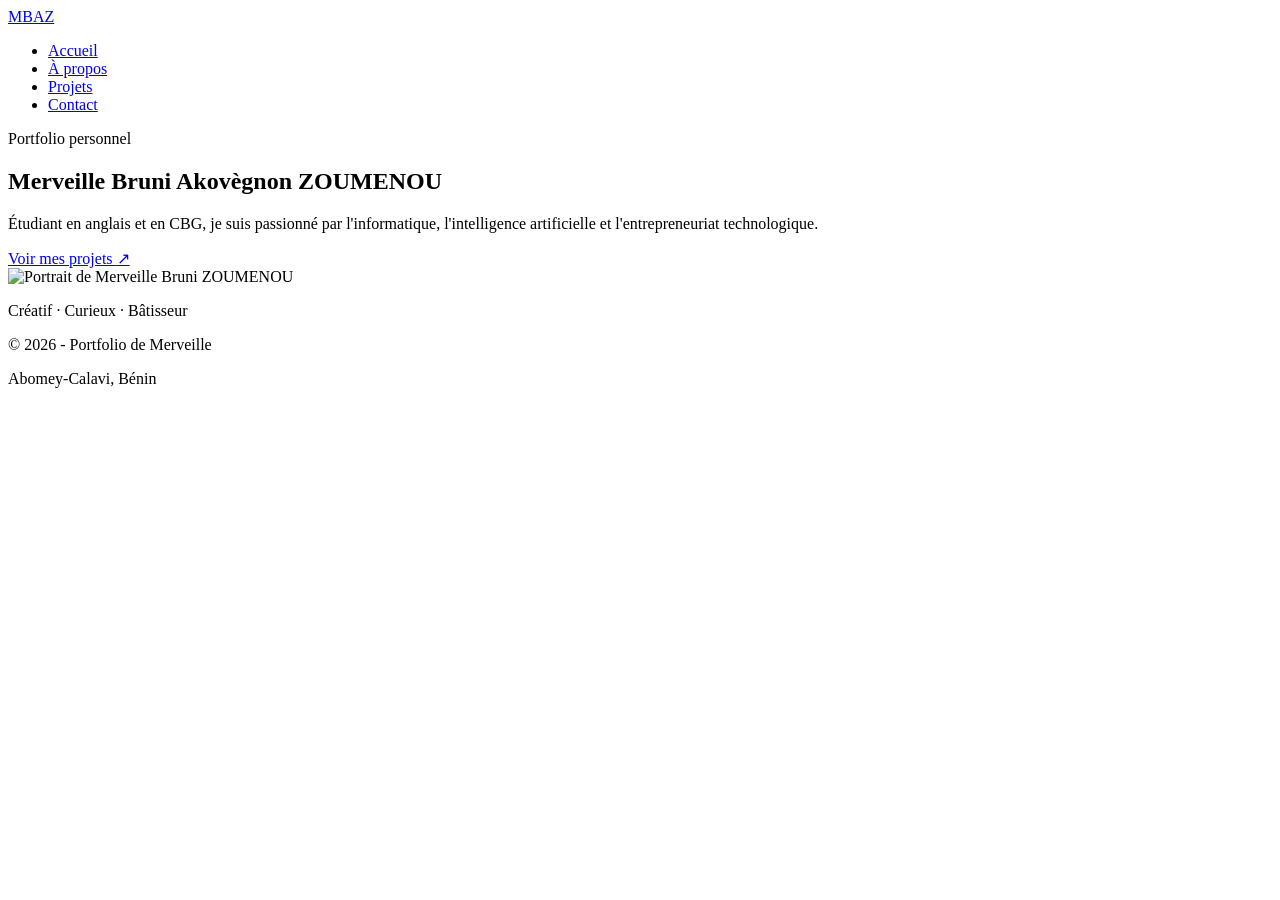
==== index.html @ dcad0ba0 "Add files via upload" ====
<!DOCTYPE html>
<html lang="fr">
<head>
    <meta charset="UTF-8">
    <meta name="viewport" content="width=device-width, initial-scale=1.0">
    <meta name="description" content="Portfolio de Merveille Bruni Akovègnon ZOUMENOU">
    <title>Accueil - Portfolio de Merveille</title>
    <link rel="stylesheet" href="../CSS/style.css">
</head>
<body>
    <header class="site-header">
        <nav class="navigation" aria-label="Navigation principale">
            <a class="logo" href="index.html">MBAZ</a>
            <ul class="nav-links">
                <li><a class="active" href="index.html" aria-current="page">Accueil</a></li>
                <li><a href="about.html">À propos</a></li>
                <li><a href="projects.html">Projets</a></li>
                <li><a href="contact.html">Contact</a></li>
            </ul>
        </nav>
    </header>

    <main>
        <section class="hero" aria-labelledby="hero-title">
            <div class="hero-copy">
                <p class="eyebrow">Portfolio personnel</p>
                <h1 id="hero-title">Merveille Bruni <span>Akovègnon ZOUMENOU</span></h1>
                <p class="intro">
                    Étudiant en anglais et en CBG, je suis passionné par l'informatique,
                    l'intelligence artificielle et l'entrepreneuriat technologique.
                </p>
                <a href="projects.html" class="button">Voir mes projets <span aria-hidden="true">↗</span></a>
            </div>
            <div class="portrait-frame">
                <img src="../Images/profile.jpg" alt="Portrait de Merveille Bruni ZOUMENOU">
                <p class="portrait-caption">Créatif · Curieux · Bâtisseur</p>
            </div>
        </section>
    </main>

    <footer class="site-footer">
        <p>© 2026 - Portfolio de Merveille</p>
        <p>Abomey-Calavi, Bénin</p>
    </footer>
</body>
</html>
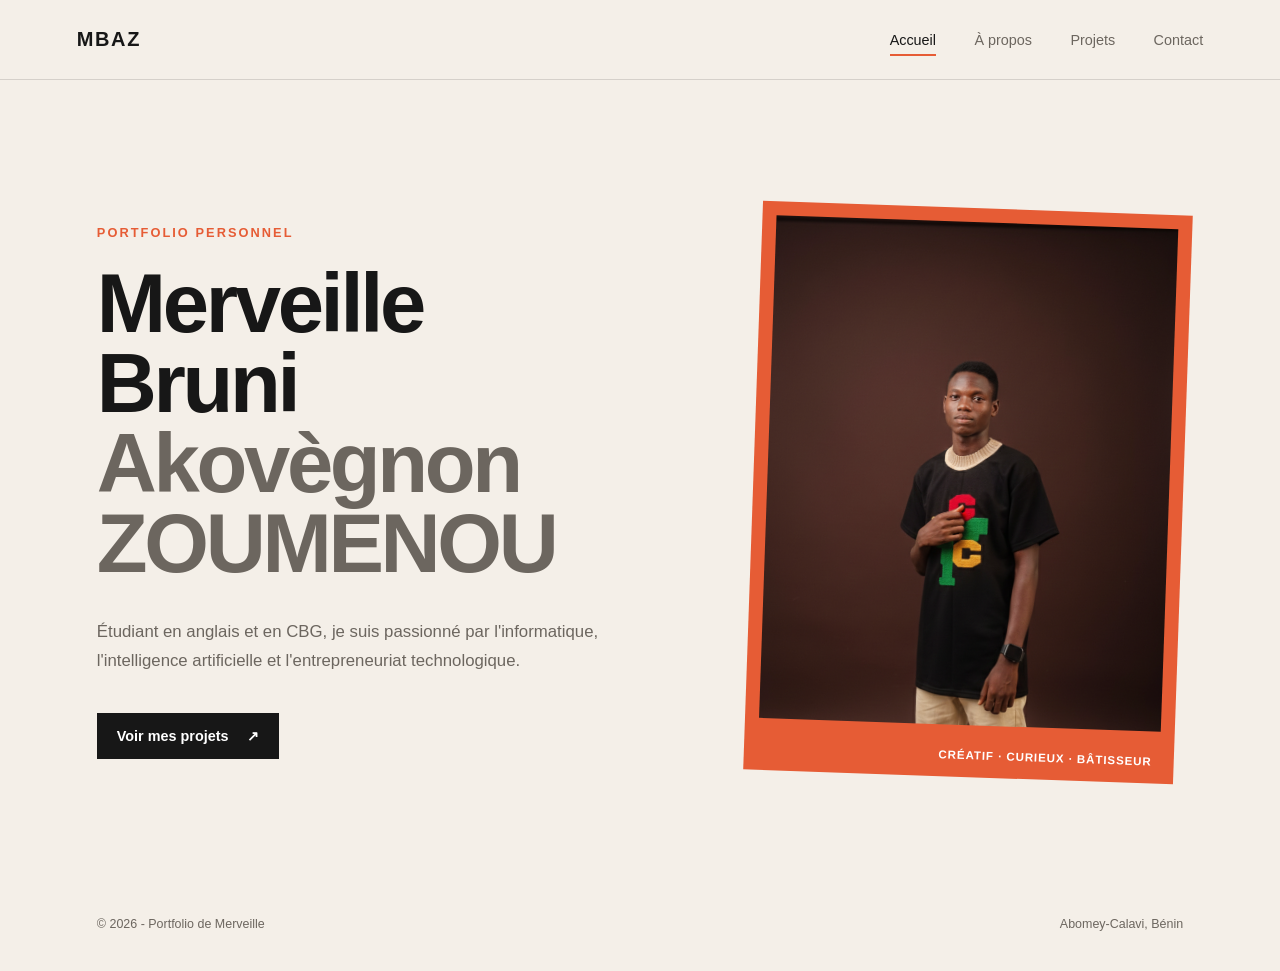
==== commit d80c9adc: "Fix broken asset paths and improve form validation robustness in the portfolio site." ====
--- a/index.html
+++ b/index.html
@@ -1,46 +1,46 @@
-<!DOCTYPE html>
-<html lang="fr">
-<head>
-    <meta charset="UTF-8">
-    <meta name="viewport" content="width=device-width, initial-scale=1.0">
-    <meta name="description" content="Portfolio de Merveille Bruni Akovègnon ZOUMENOU">
-    <title>Accueil - Portfolio de Merveille</title>
-    <link rel="stylesheet" href="../CSS/style.css">
-</head>
-<body>
-    <header class="site-header">
-        <nav class="navigation" aria-label="Navigation principale">
-            <a class="logo" href="index.html">MBAZ</a>
-            <ul class="nav-links">
-                <li><a class="active" href="index.html" aria-current="page">Accueil</a></li>
-                <li><a href="about.html">À propos</a></li>
-                <li><a href="projects.html">Projets</a></li>
-                <li><a href="contact.html">Contact</a></li>
-            </ul>
-        </nav>
-    </header>
-
-    <main>
-        <section class="hero" aria-labelledby="hero-title">
-            <div class="hero-copy">
-                <p class="eyebrow">Portfolio personnel</p>
-                <h1 id="hero-title">Merveille Bruni <span>Akovègnon ZOUMENOU</span></h1>
-                <p class="intro">
-                    Étudiant en anglais et en CBG, je suis passionné par l'informatique,
-                    l'intelligence artificielle et l'entrepreneuriat technologique.
-                </p>
-                <a href="projects.html" class="button">Voir mes projets <span aria-hidden="true">↗</span></a>
-            </div>
-            <div class="portrait-frame">
-                <img src="../Images/profile.jpg" alt="Portrait de Merveille Bruni ZOUMENOU">
-                <p class="portrait-caption">Créatif · Curieux · Bâtisseur</p>
-            </div>
-        </section>
-    </main>
-
-    <footer class="site-footer">
-        <p>© 2026 - Portfolio de Merveille</p>
-        <p>Abomey-Calavi, Bénin</p>
-    </footer>
-</body>
-</html>+<!DOCTYPE html>
+<html lang="fr">
+<head>
+    <meta charset="UTF-8">
+    <meta name="viewport" content="width=device-width, initial-scale=1.0">
+    <meta name="description" content="Portfolio de Merveille Bruni Akovègnon ZOUMENOU">
+    <title>Accueil - Portfolio de Merveille</title>
+    <link rel="stylesheet" href="style.css">
+</head>
+<body>
+    <header class="site-header">
+        <nav class="navigation" aria-label="Navigation principale">
+            <a class="logo" href="index.html">MBAZ</a>
+            <ul class="nav-links">
+                <li><a class="active" href="index.html" aria-current="page">Accueil</a></li>
+                <li><a href="about.html">À propos</a></li>
+                <li><a href="projects.html">Projets</a></li>
+                <li><a href="contact.html">Contact</a></li>
+            </ul>
+        </nav>
+    </header>
+
+    <main>
+        <section class="hero" aria-labelledby="hero-title">
+            <div class="hero-copy">
+                <p class="eyebrow">Portfolio personnel</p>
+                <h1 id="hero-title">Merveille Bruni <span>Akovègnon ZOUMENOU</span></h1>
+                <p class="intro">
+                    Étudiant en anglais et en CBG, je suis passionné par l'informatique,
+                    l'intelligence artificielle et l'entrepreneuriat technologique.
+                </p>
+                <a href="projects.html" class="button">Voir mes projets <span aria-hidden="true">↗</span></a>
+            </div>
+            <div class="portrait-frame">
+                <img src="profile.jpg" alt="Portrait de Merveille Bruni ZOUMENOU">
+                <p class="portrait-caption">Créatif · Curieux · Bâtisseur</p>
+            </div>
+        </section>
+    </main>
+
+    <footer class="site-footer">
+        <p>© 2026 - Portfolio de Merveille</p>
+        <p>Abomey-Calavi, Bénin</p>
+    </footer>
+</body>
+</html>
--- a/style.css
+++ b/style.css
@@ -0,0 +1,511 @@
+@import url('https://fonts.googleapis.com/css2?family=DM+Sans:wght@400;500;700&family=Space+Grotesk:wght@500;600;700&display=swap');
+
+:root {
+    --ink: #171717;
+    --muted: #6c665f;
+    --paper: #f4efe8;
+    --accent: #e65c35;
+    --line: rgba(23, 23, 23, 0.14);
+}
+
+* {
+    box-sizing: border-box;
+}
+
+body {
+    min-width: 320px;
+    margin: 0;
+    color: var(--ink);
+    background: var(--paper);
+    font-family: 'DM Sans', sans-serif;
+}
+
+.site-header {
+    padding: 28px clamp(24px, 6vw, 96px);
+    border-bottom: 1px solid var(--line);
+}
+
+.navigation {
+    display: flex;
+    align-items: center;
+    justify-content: space-between;
+    max-width: 1240px;
+    margin: 0 auto;
+}
+
+.logo {
+    color: var(--ink);
+    font-family: 'Space Grotesk', sans-serif;
+    font-size: 1.25rem;
+    font-weight: 700;
+    letter-spacing: 0.08em;
+    text-decoration: none;
+}
+
+.nav-links {
+    display: flex;
+    gap: clamp(18px, 3vw, 42px);
+    margin: 0;
+    padding: 0;
+    list-style: none;
+}
+
+.nav-links a {
+    position: relative;
+    color: var(--muted);
+    font-size: 0.9rem;
+    text-decoration: none;
+}
+
+.nav-links a:hover,
+.nav-links a.active {
+    color: var(--ink);
+}
+
+.nav-links a.active::after {
+    position: absolute;
+    right: 0;
+    bottom: -8px;
+    left: 0;
+    height: 2px;
+    background: var(--accent);
+    content: '';
+}
+
+.hero {
+    display: grid;
+    grid-template-columns: minmax(0, 1fr) minmax(280px, 430px);
+    align-items: center;
+    gap: clamp(48px, 10vw, 150px);
+    max-width: 1240px;
+    min-height: calc(100vh - 175px);
+    margin: 0 auto;
+    padding: clamp(72px, 10vw, 140px) clamp(24px, 6vw, 96px);
+}
+
+.eyebrow {
+    margin: 0 0 24px;
+    color: var(--accent);
+    font-size: 0.8rem;
+    font-weight: 700;
+    letter-spacing: 0.16em;
+    text-transform: uppercase;
+}
+
+h1 {
+    max-width: 760px;
+    margin: 0;
+    font-family: 'Space Grotesk', sans-serif;
+    font-size: clamp(3rem, 6.5vw, 6.5rem);
+    line-height: 0.96;
+    letter-spacing: -0.04em;
+}
+
+h1 span {
+    display: block;
+    color: var(--muted);
+}
+
+.intro {
+    max-width: 510px;
+    margin: 34px 0 38px;
+    color: var(--muted);
+    font-size: 1.05rem;
+    line-height: 1.7;
+}
+
+.button {
+    display: inline-flex;
+    align-items: center;
+    gap: 18px;
+    padding: 15px 20px;
+    color: #fff;
+    background: var(--ink);
+    font-size: 0.9rem;
+    font-weight: 700;
+    text-decoration: none;
+    transition: background 180ms ease, transform 180ms ease;
+}
+
+.button:hover {
+    background: var(--accent);
+    transform: translateY(-3px);
+}
+
+.portrait-frame {
+    position: relative;
+    padding: 14px 14px 52px;
+    background: var(--accent);
+    transform: rotate(2deg);
+}
+
+.portrait-frame img {
+    display: block;
+    width: 100%;
+    aspect-ratio: 4 / 5;
+    object-fit: cover;
+    object-position: center top;
+    filter: saturate(0.9);
+}
+
+.portrait-caption {
+    position: absolute;
+    right: 22px;
+    bottom: 16px;
+    margin: 0;
+    color: #fff;
+    font-size: 0.72rem;
+    font-weight: 700;
+    letter-spacing: 0.08em;
+    text-transform: uppercase;
+}
+
+.site-footer {
+    display: flex;
+    justify-content: space-between;
+    max-width: 1240px;
+    margin: 0 auto;
+    padding: 0 clamp(24px, 6vw, 96px) 28px;
+    color: var(--muted);
+    font-size: 0.78rem;
+}
+
+.about-page {
+    max-width: 1240px;
+    margin: 0 auto;
+    padding: clamp(72px, 10vw, 140px) clamp(24px, 6vw, 96px) 100px;
+}
+
+.about {
+    max-width: 820px;
+    margin-bottom: clamp(76px, 10vw, 130px);
+}
+
+.about h1 {
+    font-size: clamp(3rem, 7vw, 6.5rem);
+}
+
+.about-intro {
+    max-width: 700px;
+    margin: 38px 0 0;
+    color: var(--muted);
+    font-size: clamp(1rem, 2vw, 1.2rem);
+    line-height: 1.8;
+}
+
+.section-heading {
+    display: flex;
+    align-items: baseline;
+    justify-content: space-between;
+    gap: 24px;
+    margin-bottom: 28px;
+    border-bottom: 1px solid var(--line);
+}
+
+.section-heading h2 {
+    margin: 0 0 16px;
+    font-family: 'Space Grotesk', sans-serif;
+    font-size: clamp(2rem, 4vw, 3.5rem);
+    letter-spacing: -0.03em;
+}
+
+.skills-grid {
+    display: grid;
+    grid-template-columns: repeat(4, minmax(0, 1fr));
+    gap: 1px;
+    background: var(--line);
+    border: 1px solid var(--line);
+}
+
+.skill-card {
+    min-height: 220px;
+    padding: 24px;
+    background: var(--paper);
+}
+
+.skill-card:hover {
+    background: #fffaf4;
+}
+
+.skill-number {
+    color: var(--accent);
+    font-size: 0.78rem;
+    font-weight: 700;
+}
+
+.skill-card h3 {
+    margin: 72px 0 12px;
+    font-family: 'Space Grotesk', sans-serif;
+    font-size: 1.2rem;
+}
+
+.skill-card p {
+    margin: 0;
+    color: var(--muted);
+    font-size: 0.9rem;
+    line-height: 1.5;
+}
+
+.projects-page {
+    max-width: 1240px;
+    margin: 0 auto;
+    padding: clamp(72px, 10vw, 140px) clamp(24px, 6vw, 96px) 100px;
+}
+
+.projects h1 {
+    margin: 0 0 54px;
+    font-family: 'Space Grotesk', sans-serif;
+    font-size: clamp(3rem, 7vw, 6.5rem);
+    line-height: 0.96;
+    letter-spacing: -0.04em;
+}
+
+.projects-grid {
+    display: grid;
+    grid-template-columns: repeat(3, minmax(0, 1fr));
+    gap: 1px;
+    background: var(--line);
+    border: 1px solid var(--line);
+}
+
+.project-card {
+    display: flex;
+    min-height: 390px;
+    flex-direction: column;
+    padding: 28px;
+    background: var(--paper);
+    transition: background 180ms ease, transform 180ms ease;
+}
+
+.project-card:hover {
+    background: #fffaf4;
+    transform: translateY(-5px);
+}
+
+.project-number {
+    color: var(--accent);
+    font-size: 0.78rem;
+    font-weight: 700;
+}
+
+.project-card h2 {
+    margin: 76px 0 18px;
+    font-family: 'Space Grotesk', sans-serif;
+    font-size: clamp(1.35rem, 2.2vw, 2rem);
+    line-height: 1.05;
+}
+
+.project-card p {
+    margin: 0;
+    color: var(--muted);
+    font-size: 0.92rem;
+    line-height: 1.65;
+}
+
+.tag {
+    align-self: flex-start;
+    margin-top: auto;
+    padding-top: 28px;
+    color: var(--accent);
+    font-size: 0.72rem;
+    font-weight: 700;
+    letter-spacing: 0.08em;
+    text-transform: uppercase;
+}
+
+.contact-page {
+    max-width: 900px;
+    margin: 0 auto;
+    padding: clamp(72px, 10vw, 140px) clamp(24px, 6vw, 96px) 100px;
+}
+
+.contact h1 {
+    margin: 0;
+    font-family: 'Space Grotesk', sans-serif;
+    font-size: clamp(3rem, 7vw, 6.5rem);
+    line-height: 0.96;
+    letter-spacing: -0.04em;
+}
+
+.contact-intro {
+    margin: 28px 0 52px;
+    color: var(--muted);
+    font-size: 1.1rem;
+}
+
+#contact-form {
+    max-width: 680px;
+}
+
+.form-group {
+    margin-bottom: 26px;
+}
+
+.form-group label {
+    display: block;
+    margin-bottom: 9px;
+    font-size: 0.85rem;
+    font-weight: 700;
+}
+
+.form-group input,
+.form-group textarea {
+    display: block;
+    width: 100%;
+    padding: 14px 0;
+    color: var(--ink);
+    background: transparent;
+    border: 0;
+    border-bottom: 1px solid var(--line);
+    border-radius: 0;
+    font: inherit;
+    outline: none;
+    resize: vertical;
+}
+
+.form-group textarea {
+    min-height: 130px;
+}
+
+.form-group input:focus,
+.form-group textarea:focus {
+    border-bottom-color: var(--accent);
+}
+
+.form-group input[aria-invalid="true"],
+.form-group textarea[aria-invalid="true"] {
+    border-bottom-color: #b52d2d;
+}
+
+.error-message {
+    display: block;
+    min-height: 18px;
+    margin-top: 6px;
+    color: #b52d2d;
+    font-size: 0.78rem;
+}
+
+.form-feedback {
+    min-height: 24px;
+    margin: 22px 0 0;
+    color: var(--accent);
+    font-size: 0.9rem;
+    font-weight: 700;
+}
+
+.design-projects {
+    margin-top: clamp(86px, 12vw, 150px);
+}
+
+.design-projects > h2 {
+    margin: 0 0 42px;
+    font-family: 'Space Grotesk', sans-serif;
+    font-size: clamp(2.2rem, 5vw, 4.5rem);
+    letter-spacing: -0.04em;
+}
+
+.design-grid {
+    grid-template-columns: repeat(2, minmax(0, 1fr));
+    margin-top: 50px;
+}
+
+.design-grid .project-card {
+    min-height: 0;
+}
+
+.design-grid .project-card img {
+    display: block;
+    width: 100%;
+    height: 180px;
+    object-fit: cover;
+    border-radius: 6px;
+    margin-bottom: 12px;
+}
+
+.design-grid .project-card h3 {
+    margin: 28px 0 14px;
+    font-family: 'Space Grotesk', sans-serif;
+    font-size: clamp(1.2rem, 2vw, 1.65rem);
+    line-height: 1.1;
+}
+
+@media (max-width: 700px) {
+    .site-header {
+        padding-top: 22px;
+        padding-bottom: 22px;
+    }
+
+    .navigation {
+        align-items: flex-start;
+        gap: 24px;
+    }
+
+    .nav-links {
+        flex-wrap: wrap;
+        justify-content: flex-end;
+        gap: 10px 16px;
+    }
+
+    .hero {
+        grid-template-columns: 1fr;
+        gap: 58px;
+        min-height: auto;
+        padding-top: 72px;
+        padding-bottom: 70px;
+    }
+
+    h1 {
+        font-size: clamp(2.7rem, 13vw, 4.5rem);
+    }
+
+    .portrait-frame {
+        max-width: 360px;
+        margin: 0 auto;
+        transform: rotate(1deg);
+    }
+
+    .site-footer {
+        flex-direction: column;
+        gap: 6px;
+    }
+
+    .about-page {
+        padding-top: 72px;
+    }
+
+    .section-heading {
+        display: block;
+    }
+
+    .skills-grid {
+        grid-template-columns: 1fr;
+    }
+
+    .skill-card {
+        min-height: 180px;
+    }
+
+    .skill-card h3 {
+        margin-top: 46px;
+    }
+
+    .projects-page {
+        padding-top: 72px;
+    }
+
+    .projects h1 {
+        margin-bottom: 38px;
+    }
+
+    .projects-grid {
+        grid-template-columns: 1fr;
+    }
+
+    .project-card {
+        min-height: 320px;
+    }
+
+    .design-grid {
+        grid-template-columns: 1fr;
+    }
+}
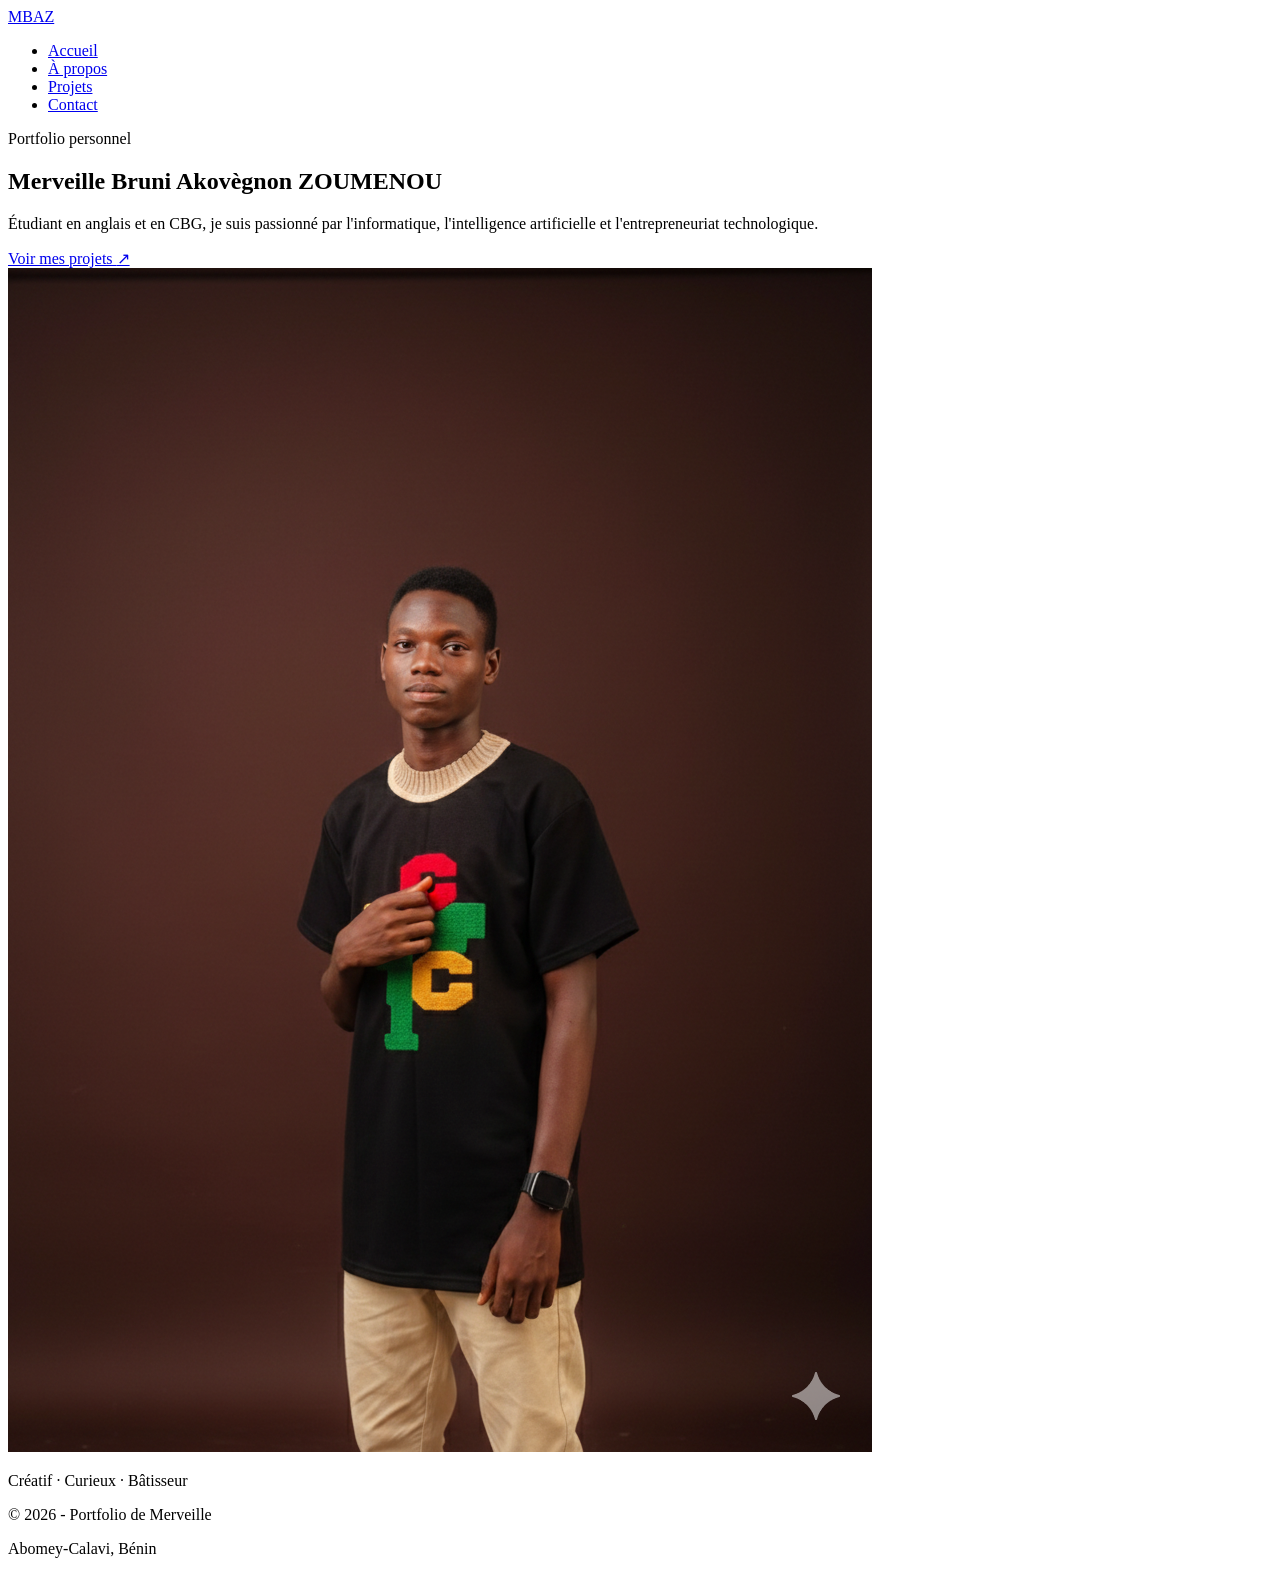
==== commit 9be90304: "Refine the portfolio site structure and improve code quality, maintainability, and responsiveness." ====
--- a/index.html
+++ b/index.html
@@ -1,46 +1,54 @@
 <!DOCTYPE html>
 <html lang="fr">
-<head>
-    <meta charset="UTF-8">
-    <meta name="viewport" content="width=device-width, initial-scale=1.0">
-    <meta name="description" content="Portfolio de Merveille Bruni Akovègnon ZOUMENOU">
+  <head>
+    <meta charset="UTF-8" />
+    <meta name="viewport" content="width=device-width, initial-scale=1.0" />
+    <meta
+      name="description"
+      content="Portfolio de Merveille Bruni Akovègnon ZOUMENOU"
+    />
     <title>Accueil - Portfolio de Merveille</title>
-    <link rel="stylesheet" href="style.css">
-</head>
-<body>
+    <link rel="stylesheet" href="style.css" />
+  </head>
+  <body>
     <header class="site-header">
-        <nav class="navigation" aria-label="Navigation principale">
-            <a class="logo" href="index.html">MBAZ</a>
-            <ul class="nav-links">
-                <li><a class="active" href="index.html" aria-current="page">Accueil</a></li>
-                <li><a href="about.html">À propos</a></li>
-                <li><a href="projects.html">Projets</a></li>
-                <li><a href="contact.html">Contact</a></li>
-            </ul>
-        </nav>
+      <nav class="navigation" aria-label="Navigation principale">
+        <a class="logo" href="index.html" aria-label="Accueil">MBAZ</a>
+        <ul class="nav-links">
+          <li><a class="active" href="index.html" aria-current="page">Accueil</a></li>
+          <li><a href="about.html">À propos</a></li>
+          <li><a href="projects.html">Projets</a></li>
+          <li><a href="contact.html">Contact</a></li>
+        </ul>
+      </nav>
     </header>
 
     <main>
-        <section class="hero" aria-labelledby="hero-title">
-            <div class="hero-copy">
-                <p class="eyebrow">Portfolio personnel</p>
-                <h1 id="hero-title">Merveille Bruni <span>Akovègnon ZOUMENOU</span></h1>
-                <p class="intro">
-                    Étudiant en anglais et en CBG, je suis passionné par l'informatique,
-                    l'intelligence artificielle et l'entrepreneuriat technologique.
-                </p>
-                <a href="projects.html" class="button">Voir mes projets <span aria-hidden="true">↗</span></a>
-            </div>
-            <div class="portrait-frame">
-                <img src="profile.jpg" alt="Portrait de Merveille Bruni ZOUMENOU">
-                <p class="portrait-caption">Créatif · Curieux · Bâtisseur</p>
-            </div>
-        </section>
+      <section class="hero" aria-labelledby="hero-title">
+        <div class="hero-copy">
+          <p class="eyebrow">Portfolio personnel</p>
+          <h1 id="hero-title">
+            Merveille Bruni <span>Akovègnon ZOUMENOU</span>
+          </h1>
+          <p class="intro">
+            Étudiant en anglais et en CBG, je suis passionné par l'informatique,
+            l'intelligence artificielle et l'entrepreneuriat technologique.
+          </p>
+          <a href="projects.html" class="button">
+            Voir mes projets <span aria-hidden="true">↗</span>
+          </a>
+        </div>
+
+        <div class="portrait-frame">
+          <img src="profile.jpg" alt="Portrait de Merveille Bruni ZOUMENOU" />
+          <p class="portrait-caption">Créatif · Curieux · Bâtisseur</p>
+        </div>
+      </section>
     </main>
 
     <footer class="site-footer">
-        <p>© 2026 - Portfolio de Merveille</p>
-        <p>Abomey-Calavi, Bénin</p>
+      <p>© 2026 - Portfolio de Merveille</p>
+      <p>Abomey-Calavi, Bénin</p>
     </footer>
-</body>
+  </body>
 </html>
--- a/style.css
+++ b/style.css
@@ -1,511 +1,63 @@
-@import url('https://fonts.googleapis.com/css2?family=DM+Sans:wght@400;500;700&family=Space+Grotesk:wght@500;600;700&display=swap');
-
-:root {
-    --ink: #171717;
-    --muted: #6c665f;
-    --paper: #f4efe8;
-    --accent: #e65c35;
-    --line: rgba(23, 23, 23, 0.14);
-}
-
-* {
-    box-sizing: border-box;
-}
-
-body {
-    min-width: 320px;
-    margin: 0;
-    color: var(--ink);
-    background: var(--paper);
-    font-family: 'DM Sans', sans-serif;
-}
-
-.site-header {
-    padding: 28px clamp(24px, 6vw, 96px);
-    border-bottom: 1px solid var(--line);
-}
-
-.navigation {
-    display: flex;
-    align-items: center;
-    justify-content: space-between;
-    max-width: 1240px;
-    margin: 0 auto;
-}
-
-.logo {
-    color: var(--ink);
-    font-family: 'Space Grotesk', sans-serif;
-    font-size: 1.25rem;
-    font-weight: 700;
-    letter-spacing: 0.08em;
-    text-decoration: none;
-}
-
-.nav-links {
-    display: flex;
-    gap: clamp(18px, 3vw, 42px);
-    margin: 0;
-    padding: 0;
-    list-style: none;
-}
-
-.nav-links a {
-    position: relative;
-    color: var(--muted);
-    font-size: 0.9rem;
-    text-decoration: none;
-}
-
-.nav-links a:hover,
-.nav-links a.active {
-    color: var(--ink);
-}
-
-.nav-links a.active::after {
-    position: absolute;
-    right: 0;
-    bottom: -8px;
-    left: 0;
-    height: 2px;
-    background: var(--accent);
-    content: '';
-}
-
-.hero {
-    display: grid;
-    grid-template-columns: minmax(0, 1fr) minmax(280px, 430px);
-    align-items: center;
-    gap: clamp(48px, 10vw, 150px);
-    max-width: 1240px;
-    min-height: calc(100vh - 175px);
-    margin: 0 auto;
-    padding: clamp(72px, 10vw, 140px) clamp(24px, 6vw, 96px);
-}
-
-.eyebrow {
-    margin: 0 0 24px;
-    color: var(--accent);
-    font-size: 0.8rem;
-    font-weight: 700;
-    letter-spacing: 0.16em;
-    text-transform: uppercase;
-}
-
-h1 {
-    max-width: 760px;
-    margin: 0;
-    font-family: 'Space Grotesk', sans-serif;
-    font-size: clamp(3rem, 6.5vw, 6.5rem);
-    line-height: 0.96;
-    letter-spacing: -0.04em;
-}
-
-h1 span {
-    display: block;
-    color: var(--muted);
-}
-
-.intro {
-    max-width: 510px;
-    margin: 34px 0 38px;
-    color: var(--muted);
-    font-size: 1.05rem;
-    line-height: 1.7;
-}
-
-.button {
-    display: inline-flex;
-    align-items: center;
-    gap: 18px;
-    padding: 15px 20px;
-    color: #fff;
-    background: var(--ink);
-    font-size: 0.9rem;
-    font-weight: 700;
-    text-decoration: none;
-    transition: background 180ms ease, transform 180ms ease;
-}
-
-.button:hover {
-    background: var(--accent);
-    transform: translateY(-3px);
-}
-
-.portrait-frame {
-    position: relative;
-    padding: 14px 14px 52px;
-    background: var(--accent);
-    transform: rotate(2deg);
-}
-
-.portrait-frame img {
-    display: block;
-    width: 100%;
-    aspect-ratio: 4 / 5;
-    object-fit: cover;
-    object-position: center top;
-    filter: saturate(0.9);
-}
-
-.portrait-caption {
-    position: absolute;
-    right: 22px;
-    bottom: 16px;
-    margin: 0;
-    color: #fff;
-    font-size: 0.72rem;
-    font-weight: 700;
-    letter-spacing: 0.08em;
-    text-transform: uppercase;
-}
-
-.site-footer {
-    display: flex;
-    justify-content: space-between;
-    max-width: 1240px;
-    margin: 0 auto;
-    padding: 0 clamp(24px, 6vw, 96px) 28px;
-    color: var(--muted);
-    font-size: 0.78rem;
-}
-
-.about-page {
-    max-width: 1240px;
-    margin: 0 auto;
-    padding: clamp(72px, 10vw, 140px) clamp(24px, 6vw, 96px) 100px;
-}
-
-.about {
-    max-width: 820px;
-    margin-bottom: clamp(76px, 10vw, 130px);
-}
-
-.about h1 {
-    font-size: clamp(3rem, 7vw, 6.5rem);
-}
-
-.about-intro {
-    max-width: 700px;
-    margin: 38px 0 0;
-    color: var(--muted);
-    font-size: clamp(1rem, 2vw, 1.2rem);
-    line-height: 1.8;
-}
-
-.section-heading {
-    display: flex;
-    align-items: baseline;
-    justify-content: space-between;
-    gap: 24px;
-    margin-bottom: 28px;
-    border-bottom: 1px solid var(--line);
-}
-
-.section-heading h2 {
-    margin: 0 0 16px;
-    font-family: 'Space Grotesk', sans-serif;
-    font-size: clamp(2rem, 4vw, 3.5rem);
-    letter-spacing: -0.03em;
-}
-
-.skills-grid {
-    display: grid;
-    grid-template-columns: repeat(4, minmax(0, 1fr));
-    gap: 1px;
-    background: var(--line);
-    border: 1px solid var(--line);
-}
-
-.skill-card {
-    min-height: 220px;
-    padding: 24px;
-    background: var(--paper);
-}
-
-.skill-card:hover {
-    background: #fffaf4;
-}
-
-.skill-number {
-    color: var(--accent);
-    font-size: 0.78rem;
-    font-weight: 700;
-}
-
-.skill-card h3 {
-    margin: 72px 0 12px;
-    font-family: 'Space Grotesk', sans-serif;
-    font-size: 1.2rem;
-}
-
-.skill-card p {
-    margin: 0;
-    color: var(--muted);
-    font-size: 0.9rem;
-    line-height: 1.5;
-}
-
-.projects-page {
-    max-width: 1240px;
-    margin: 0 auto;
-    padding: clamp(72px, 10vw, 140px) clamp(24px, 6vw, 96px) 100px;
-}
-
-.projects h1 {
-    margin: 0 0 54px;
-    font-family: 'Space Grotesk', sans-serif;
-    font-size: clamp(3rem, 7vw, 6.5rem);
-    line-height: 0.96;
-    letter-spacing: -0.04em;
-}
-
-.projects-grid {
-    display: grid;
-    grid-template-columns: repeat(3, minmax(0, 1fr));
-    gap: 1px;
-    background: var(--line);
-    border: 1px solid var(--line);
-}
-
-.project-card {
-    display: flex;
-    min-height: 390px;
-    flex-direction: column;
-    padding: 28px;
-    background: var(--paper);
-    transition: background 180ms ease, transform 180ms ease;
-}
-
-.project-card:hover {
-    background: #fffaf4;
-    transform: translateY(-5px);
-}
-
-.project-number {
-    color: var(--accent);
-    font-size: 0.78rem;
-    font-weight: 700;
-}
-
-.project-card h2 {
-    margin: 76px 0 18px;
-    font-family: 'Space Grotesk', sans-serif;
-    font-size: clamp(1.35rem, 2.2vw, 2rem);
-    line-height: 1.05;
-}
-
-.project-card p {
-    margin: 0;
-    color: var(--muted);
-    font-size: 0.92rem;
-    line-height: 1.65;
-}
-
-.tag {
-    align-self: flex-start;
-    margin-top: auto;
-    padding-top: 28px;
-    color: var(--accent);
-    font-size: 0.72rem;
-    font-weight: 700;
-    letter-spacing: 0.08em;
-    text-transform: uppercase;
-}
-
-.contact-page {
-    max-width: 900px;
-    margin: 0 auto;
-    padding: clamp(72px, 10vw, 140px) clamp(24px, 6vw, 96px) 100px;
-}
-
-.contact h1 {
-    margin: 0;
-    font-family: 'Space Grotesk', sans-serif;
-    font-size: clamp(3rem, 7vw, 6.5rem);
-    line-height: 0.96;
-    letter-spacing: -0.04em;
-}
-
-.contact-intro {
-    margin: 28px 0 52px;
-    color: var(--muted);
-    font-size: 1.1rem;
-}
-
-#contact-form {
-    max-width: 680px;
-}
-
-.form-group {
-    margin-bottom: 26px;
-}
-
-.form-group label {
-    display: block;
-    margin-bottom: 9px;
-    font-size: 0.85rem;
-    font-weight: 700;
-}
-
-.form-group input,
-.form-group textarea {
-    display: block;
-    width: 100%;
-    padding: 14px 0;
-    color: var(--ink);
-    background: transparent;
-    border: 0;
-    border-bottom: 1px solid var(--line);
-    border-radius: 0;
-    font: inherit;
-    outline: none;
-    resize: vertical;
-}
-
-.form-group textarea {
-    min-height: 130px;
-}
-
-.form-group input:focus,
-.form-group textarea:focus {
-    border-bottom-color: var(--accent);
-}
-
-.form-group input[aria-invalid="true"],
-.form-group textarea[aria-invalid="true"] {
-    border-bottom-color: #b52d2d;
-}
-
-.error-message {
-    display: block;
-    min-height: 18px;
-    margin-top: 6px;
-    color: #b52d2d;
-    font-size: 0.78rem;
-}
-
-.form-feedback {
-    min-height: 24px;
-    margin: 22px 0 0;
-    color: var(--accent);
-    font-size: 0.9rem;
-    font-weight: 700;
-}
-
-.design-projects {
-    margin-top: clamp(86px, 12vw, 150px);
-}
-
-.design-projects > h2 {
-    margin: 0 0 42px;
-    font-family: 'Space Grotesk', sans-serif;
-    font-size: clamp(2.2rem, 5vw, 4.5rem);
-    letter-spacing: -0.04em;
-}
-
-.design-grid {
-    grid-template-columns: repeat(2, minmax(0, 1fr));
-    margin-top: 50px;
-}
-
-.design-grid .project-card {
-    min-height: 0;
-}
-
-.design-grid .project-card img {
-    display: block;
-    width: 100%;
-    height: 180px;
-    object-fit: cover;
-    border-radius: 6px;
-    margin-bottom: 12px;
-}
-
-.design-grid .project-card h3 {
-    margin: 28px 0 14px;
-    font-family: 'Space Grotesk', sans-serif;
-    font-size: clamp(1.2rem, 2vw, 1.65rem);
-    line-height: 1.1;
-}
-
-@media (max-width: 700px) {
-    .site-header {
-        padding-top: 22px;
-        padding-bottom: 22px;
-    }
-
-    .navigation {
-        align-items: flex-start;
-        gap: 24px;
-    }
-
-    .nav-links {
-        flex-wrap: wrap;
-        justify-content: flex-end;
-        gap: 10px 16px;
-    }
-
-    .hero {
-        grid-template-columns: 1fr;
-        gap: 58px;
-        min-height: auto;
-        padding-top: 72px;
-        padding-bottom: 70px;
-    }
-
-    h1 {
-        font-size: clamp(2.7rem, 13vw, 4.5rem);
-    }
-
-    .portrait-frame {
-        max-width: 360px;
-        margin: 0 auto;
-        transform: rotate(1deg);
-    }
-
-    .site-footer {
-        flex-direction: column;
-        gap: 6px;
-    }
-
-    .about-page {
-        padding-top: 72px;
-    }
-
-    .section-heading {
-        display: block;
-    }
-
-    .skills-grid {
-        grid-template-columns: 1fr;
-    }
-
-    .skill-card {
-        min-height: 180px;
-    }
-
-    .skill-card h3 {
-        margin-top: 46px;
-    }
-
-    .projects-page {
-        padding-top: 72px;
-    }
-
-    .projects h1 {
-        margin-bottom: 38px;
-    }
-
-    .projects-grid {
-        grid-template-columns: 1fr;
-    }
-
-    .project-card {
-        min-height: 320px;
-    }
-
-    .design-grid {
-        grid-template-columns: 1fr;
-    }
-}+const contactForm = document.querySelector('#contact-form');
+
+if (contactForm) {
+  const fieldIds = ['name', 'email', 'message'];
+
+  const validateField = (id) => {
+    const field = document.querySelector(`#${id}`);
+    const error = document.querySelector(`#${id}-error`);
+
+    if (!field || !error) {
+      return true;
+    }
+
+    const fieldValue = field.value.trim();
+    const hasValue = fieldValue.length > 0;
+    const isEmail = id === 'email';
+    const validEmail = !isEmail || /^[^\s@]+@[^\s@]+\.[^\s@]+$/.test(fieldValue);
+    const isValid = hasValue && validEmail;
+
+    const message =
+      id === 'name'
+        ? 'Veuillez renseigner votre nom.'
+        : id === 'email'
+          ? 'Veuillez renseigner une adresse e-mail valide.'
+          : 'Veuillez écrire un message.';
+
+    error.textContent = isValid ? '' : message;
+    field.setAttribute('aria-invalid', String(!isValid));
+
+    return isValid;
+  };
+
+  fieldIds.forEach((id) => {
+    const field = document.querySelector(`#${id}`);
+    if (field) {
+      field.addEventListener('input', () => validateField(id));
+    }
+  });
+
+  contactForm.addEventListener('submit', (event) => {
+    event.preventDefault();
+
+    const results = fieldIds.map((id) => validateField(id));
+    const isValid = results.every(Boolean);
+
+    const feedback = document.querySelector('#form-feedback');
+    if (feedback) {
+      feedback.textContent = isValid
+        ? 'Merci pour votre message. Le formulaire est prêt à être envoyé.'
+        : '';
+    }
+
+    if (isValid) {
+      contactForm.reset();
+      fieldIds.forEach((id) => {
+        const field = document.querySelector(`#${id}`);
+        if (field) {
+          field.setAttribute('aria-invalid', 'false');
+        }
+      });
+    }
+  });
+}
